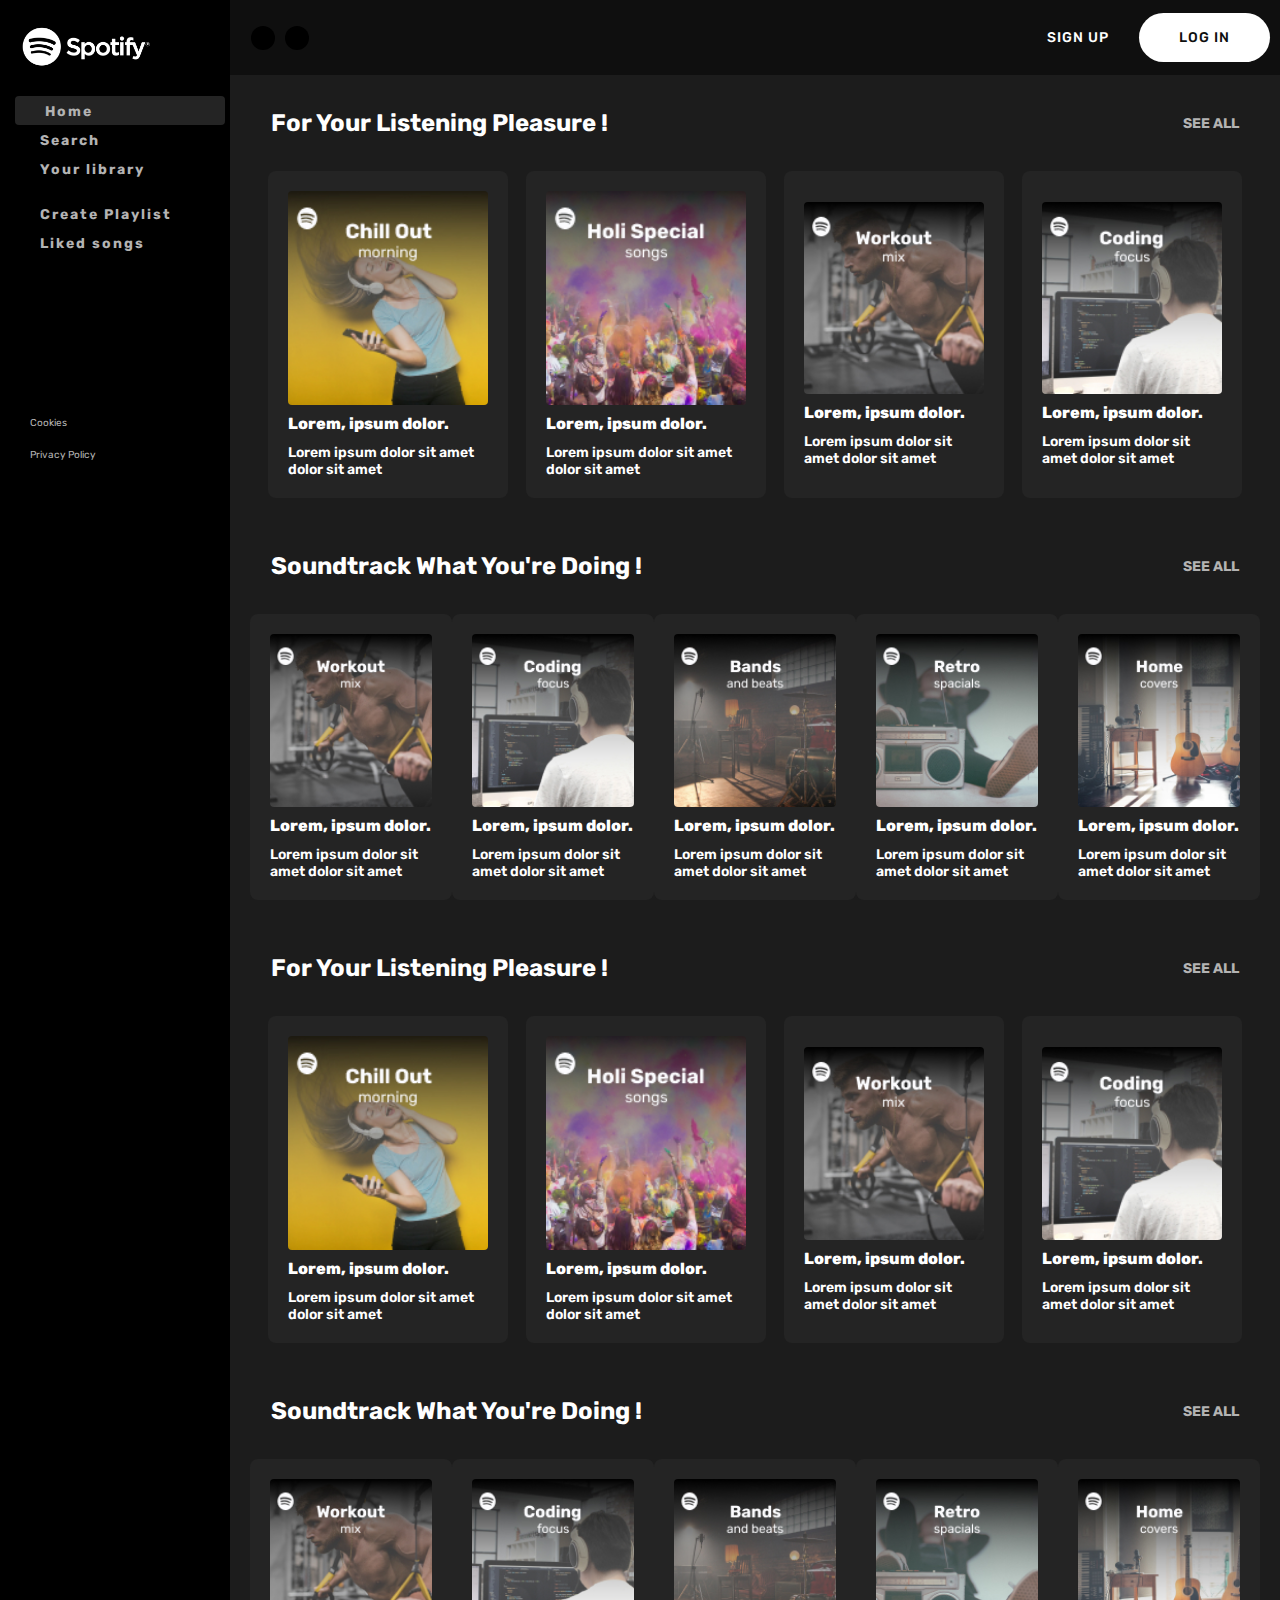
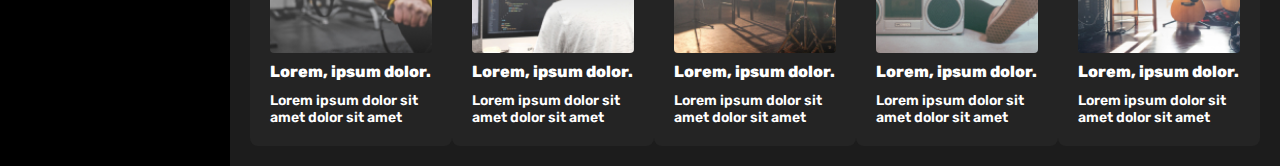
==== index.html @ b93a1566 "initial commit - adds homepage" ====
<!DOCTYPE html>
<html lang="en">
  <head>
    <meta charset="UTF-8" />
    <meta http-equiv="X-UA-Compatible" content="IE=edge" />

    <meta
      name="viewport"
      content="width=
    , initial-scale=1.0"
    />
    <link rel="preconnect" href="https://fonts.gstatic.com" />
    <link rel="preconnect" href="https://fonts.gstatic.com">
<link href="https://fonts.googleapis.com/css2?family=Rubik:ital,wght@0,300;0,400;0,500;0,600;0,700;0,800;0,900;1,300;1,400;1,500;1,600;1,700;1,800;1,900&display=swap" rel="stylesheet"> 
<link rel="stylesheet" href="https://cdnjs.cloudflare.com/ajax/libs/font-awesome/5.15.3/css/all.min.css" integrity="sha512-iBBXm8fW90+nuLcSKlbmrPcLa0OT92xO1BIsZ+ywDWZCvqsWgccV3gFoRBv0z+8dLJgyAHIhR35VZc2oM/gI1w==" crossorigin="anonymous" />

    <link rel="stylesheet" href="/css/main.css" />
    <title>Spotify</title>
  </head>
  <body>
    <div class="left">
      <div class="img-div">
        <img class="logo" src="/assets/spotify-logo.png" alt="" />
      </div>
      <div class="nav-bar">
        <ul>
          <li class="home">
             <i class="fa fa-home"></i><a href="#"></i> Home</a>
          </li>
          <li class="search"><i class="fa fa-search"></i><a href="#">Search</a></li>
          <li class="library"><i class="fa fa-book"></i><a href="#">Your library</a></li>
        </ul>
        <div class="sec-nav-bar">
           <ul>
          <li class="playlist">
             <i class="fa fa-plus"></i><a href="#"></i>Create Playlist</a>
          </li>
          <li class="likes"><i class="fa fa-heart"></i><a href="#">Liked songs</a></li>  
        </div>
        <div class="left-footer">
            <ul class="footer">
                <li>Cookies</li>
                <li>Privacy Policy</li>
            </ul>
        </div>
      </div>
    </div>
    <div class="right">
        <header>
            <div class="chevron-div">
                <div class="chevron">
                <i class="fa fa-chevron-left"></i>

                </div>
                <div class="chevron">
                <i class="fa fa-chevron-right"></i>
                    
                </div>
            </div>
            <div class="login-signup">
                <p class="signup">Sign Up</p>
<p class="login">Log In</p>  
          </div>
  
      </header>
        <div class="song-content">
            <div class="song-content-upper">
                <p class="list-title">For Your Listening Pleasure !</p>
                <p class="see-all">See All</p>
            </div>
  
          <div class="listing-div">
                <div class="list-items l-1">
                    <img src="/assets/Frame 2.jpg" alt="" class="cover">
                    <div class="play"><i class="fa fa-play"></i></div>
                    <p class="title">Lorem, ipsum dolor.</p>
                    <p class="description">Lorem ipsum dolor sit amet dolor sit amet </p>

                </div>
                <div class="list-items l-2">
                    <img src="/assets/Frameh.jpg" alt="" class="cover">
                    <div class="play"><i class="fa fa-play"></i></div>
                    <p class="title">Lorem, ipsum dolor.</p>
                    <p class="description">Lorem ipsum dolor sit amet dolor sit amet </p>

                </div>
                <div class="list-items l-3">
                    <img src="/assets/Frame 7.jpg" alt="" class="cover">
                    <div class="play"><i class="fa fa-play"></i></div>
                    <p class="title">Lorem, ipsum dolor.</p>
                    <p class="description">Lorem ipsum dolor sit amet dolor sit amet </p>

                </div>
                <div class="list-items l-4">
                    <img src="/assets/Frame 4.jpg" alt="" class="cover">
                    <div class="play"><i class="fa fa-play"></i></div>
                    <p class="title">Lorem, ipsum dolor.</p>
                    <p class="description">Lorem ipsum dolor sit amet dolor sit amet </p>

                </div>
                <div class="list-items l-4">
                    <img src="/assets/Frame 5.jpg" alt="" class="cover">
                    <div class="play"><i class="fa fa-play"></i></div>
                    <p class="title">Lorem, ipsum dolor.</p>
                    <p class="description">Lorem ipsum dolor sit amet dolor sit amet </p>

                </div>
            </div>
        </div>

        <!-- second-section -->
        <div class="song-content">
            <div class="song-content-upper">
                <p class="list-title">Soundtrack What You're Doing !</p>
                <p class="see-all">See All</p>
            </div>
  
          <div class="listing-div">
                <div class="list-items">
                    <img src="/assets/Frame 4.jpg" alt="" class="cover">
                    <div class="play"><i class="fa fa-play"></i></div>
                    <p class="title">Lorem, ipsum dolor.</p>
                    <p class="description">Lorem ipsum dolor sit amet dolor sit amet </p>

                </div>
                <div class="list-items">
                    <img src="/assets/Frame 5.jpg" alt="" class="cover">
                    <div class="play"><i class="fa fa-play"></i></div>
                    <p class="title">Lorem, ipsum dolor.</p>
                    <p class="description">Lorem ipsum dolor sit amet dolor sit amet </p>

                </div>
                <div class="list-items">
                    <img src="/assets/Frame 6.jpg" alt="" class="cover">
                    <div class="play"><i class="fa fa-play"></i></div>
                    <p class="title">Lorem, ipsum dolor.</p>
                    <p class="description">Lorem ipsum dolor sit amet dolor sit amet </p>

                </div>
                <div class="list-items">
                    <img src="/assets/Frame 7.jpg" alt="" class="cover">
                    <div class="play"><i class="fa fa-play"></i></div>
                    <p class="title">Lorem, ipsum dolor.</p>
                    <p class="description">Lorem ipsum dolor sit amet dolor sit amet </p>

                </div>
                <div class="list-items">
                    <img src="/assets/Frame 8.jpg" alt="" class="cover">
                    <div class="play"><i class="fa fa-play"></i></div>
                    <p class="title">Lorem, ipsum dolor.</p>
                    <p class="description">Lorem ipsum dolor sit amet dolor sit amet </p>

                </div>
            </div>
        </div>
        <div class="song-content">
            <div class="song-content-upper">
                <p class="list-title">For Your Listening Pleasure !</p>
                <p class="see-all">See All</p>
            </div>
  
          <div class="listing-div">
                <div class="list-items l-1">
                    <img src="/assets/Frame 2.jpg" alt="" class="cover">
                    <div class="play"><i class="fa fa-play"></i></div>
                    <p class="title">Lorem, ipsum dolor.</p>
                    <p class="description">Lorem ipsum dolor sit amet dolor sit amet </p>

                </div>
                <div class="list-items l-2">
                    <img src="/assets/Frameh.jpg" alt="" class="cover">
                    <div class="play"><i class="fa fa-play"></i></div>
                    <p class="title">Lorem, ipsum dolor.</p>
                    <p class="description">Lorem ipsum dolor sit amet dolor sit amet </p>

                </div>
                <div class="list-items l-3">
                    <img src="/assets/Frame 7.jpg" alt="" class="cover">
                    <div class="play"><i class="fa fa-play"></i></div>
                    <p class="title">Lorem, ipsum dolor.</p>
                    <p class="description">Lorem ipsum dolor sit amet dolor sit amet </p>

                </div>
                <div class="list-items l-4">
                    <img src="/assets/Frame 4.jpg" alt="" class="cover">
                    <div class="play"><i class="fa fa-play"></i></div>
                    <p class="title">Lorem, ipsum dolor.</p>
                    <p class="description">Lorem ipsum dolor sit amet dolor sit amet </p>

                </div>
                <div class="list-items l-4">
                    <img src="/assets/Frame 5.jpg" alt="" class="cover">
                    <div class="play"><i class="fa fa-play"></i></div>
                    <p class="title">Lorem, ipsum dolor.</p>
                    <p class="description">Lorem ipsum dolor sit amet dolor sit amet </p>

                </div>
            </div>
        </div>

        <!-- second-section -->
        <div class="song-content">
            <div class="song-content-upper">
                <p class="list-title">Soundtrack What You're Doing !</p>
                <p class="see-all">See All</p>
            </div>
  
          <div class="listing-div">
                <div class="list-items">
                    <img src="/assets/Frame 4.jpg" alt="" class="cover">
                    <div class="play"><i class="fa fa-play"></i></div>
                    <p class="title">Lorem, ipsum dolor.</p>
                    <p class="description">Lorem ipsum dolor sit amet dolor sit amet </p>

                </div>
                <div class="list-items">
                    <img src="/assets/Frame 5.jpg" alt="" class="cover">
                    <div class="play"><i class="fa fa-play"></i></div>
                    <p class="title">Lorem, ipsum dolor.</p>
                    <p class="description">Lorem ipsum dolor sit amet dolor sit amet </p>

                </div>
                <div class="list-items">
                    <img src="/assets/Frame 6.jpg" alt="" class="cover">
                    <div class="play"><i class="fa fa-play"></i></div>
                    <p class="title">Lorem, ipsum dolor.</p>
                    <p class="description">Lorem ipsum dolor sit amet dolor sit amet </p>

                </div>
                <div class="list-items">
                    <img src="/assets/Frame 7.jpg" alt="" class="cover">
                    <div class="play"><i class="fa fa-play"></i></div>
                    <p class="title">Lorem, ipsum dolor.</p>
                    <p class="description">Lorem ipsum dolor sit amet dolor sit amet </p>

                </div>
                <div class="list-items">
                    <img src="/assets/Frame 8.jpg" alt="" class="cover">
                    <div class="play"><i class="fa fa-play"></i></div>
                    <p class="title">Lorem, ipsum dolor.</p>
                    <p class="description">Lorem ipsum dolor sit amet dolor sit amet </p>

                </div>
            </div>
        </div>
    </div>
  </body>
</html>
---- css/main.css ----
/* global variables */
:root {
  --black: #000000;
  --main-black-bg: #0f0f0f;
  --secondary-black-bg: #1c1c1c;
  --secondary-black-bg-1: #242424;
  --primary-white-bg: #ffffff;
  --secondary-white: #b3b3b3;
  --play-green-bg: #1db954;
  --font: "Rubik", sans-serif;
  --basic-border-radius: 4px;
  --medium-border-radius: 8px;
}

body {
  font-family: var(--font);
  box-sizing: border-box;
  display: flex;
  background-color: var(--black);
  color: var(--primary-white-bg);
  margin: 0;
  border: 0;
  padding: 0;
}
.left {
  background-color: var(--black);
  height: 100vh;
  position: fixed;
  width: 18%;
  /* flex-basis: 18%; */
}
.right {
  display: flex;
  flex-direction: column;
  background-color: var(--main-black-bg);
  /* flex-grow: 2; */
  /* flex-basis: 82%; */
  width: 82%;
  position: relative;
  left: 18%;
}
.img-div {
  margin-top: -30px;
  margin-left: 20px;
}
.logo {
  max-width: 131px;
}

li {
  list-style-type: none;
  color: var(--secondary-white);
  padding: 5px;
}
.nav-bar {
  margin-top: -25px;
  margin-left: -30px;
}
ul {
  display: flex;
  flex-direction: column;
  justify-content: flex-end;
}
ul > li > a {
  color: var(--primary-white-bg);
  font-family: var(--font);
  text-decoration: none;
  font-weight: bolder;
  font-size: 14px;
  padding-left: 5px;
  letter-spacing: 2px;
  color: var(--secondary-white);
}

i {
  margin: 10px;
}

.home {
  background-color: var(--secondary-black-bg-1);
  margin: 0px 5px;
  border-radius: var(--basic-border-radius);
}

.footer {
  font-size: 10px;
  margin-top: 150px;
}

.footer > li {
  padding: 10px;
  margin-left: 10px;
}

header {
  display: flex;
  height: 75px;
  justify-content: space-between;
  background-color: var(--main-black-bg);
  position: sticky;
  top: 0px;
}

.chevron-div {
  display: flex;
  margin-left: 16px;
}

.login-signup {
  display: flex;
  justify-content: space-between;
  align-items: center;
  /* margin-right: auto; */
  font-size: 14px;
  margin: 0px;
}

.signup {
  padding: 10px;
  margin: 10px;
  font-weight: 500;
  text-transform: uppercase;
  letter-spacing: 1px;
}

.login {
  background-color: var(--primary-white-bg);
  color: var(--main-black-bg);
  padding: 16px 40px;
  margin: 10px;
  border-radius: 50px;
  font-weight: 500;
  text-transform: uppercase;
  letter-spacing: 1px;
}
.chevron-div {
  display: flex;
  justify-content: space-evenly;
  align-items: center;
}
.chevron {
  display: flex;
  justify-content: center;
  align-items: center;
  background-color: var(--black);
  border-radius: 100%;
  margin: 5px 5px;
}
.song-content {
  background-color: var(--secondary-black-bg);
  font-family: var(--font);
  text-align: left;
  padding: 10px;
}

.song-content-upper {
  display: flex;
  justify-content: space-between;
  align-items: center;
}

.list-title {
  font-weight: 700;
  font-size: 24px;
  padding-left: 3%;
}

.see-all {
  text-transform: uppercase;
  font-size: 14px;
  font-weight: 700;
  padding-right: 3%;
  color: var(--secondary-white);
}

.listing-div {
  display: flex;
  justify-content: space-evenly;
  padding: 10px;
}
.list-items {
  display: flex;
  flex-direction: column;
  /* align-items: center; */
  justify-content: center;
  background-color: var(--secondary-black-bg-1);
  height: auto;
  width: 180px;
  padding: 20px 20px;
  border-radius: var(--medium-border-radius);
}

.title {
  font-size: 16px;
  font-weight: 800;
  padding: 0px;
  margin-top: -25px;
}
.description {
  font-size: 14px;
  margin: 0px;
  margin-top: -5px;
  font-weight: 600;
}
.play {
  background-color: var(--play-green-bg);
  border-radius: 50%;
  width: 40px;
  opacity: 0%;
  font-size: 20px;
  padding: 5px;
  text-align: center;
  position: relative;
  left: 120px;
  top: -50px;
}
.fa-fa-play {
  color: var(--play-green-bg);
}

.cover {
  padding: 0px;
  border-radius: var(--basic-border-radius);
}

[class*="fa-chevron"] {
  padding: 2px;
}

.login:hover {
  font-size: 15px;
}
.signup:hover {
  font-size: 15px;
}

.list-items:hover {
  transition: 0.4s;
  box-shadow: 0px 0px 5px white;
  background-color: var(--main-black-bg);
}

.play:hover {
  transition: 0.5s;
  top: -60px;
  opacity: 1;
}

.see-all:hover {
  transition: 0.1s;
  text-decoration: underline;
}

@media (max-width: 1300px) {
  .l-3 {
    display: none;
  }
  .l-1,
  .l-2,
  .l-3 {
    width: 200px;
  }
}
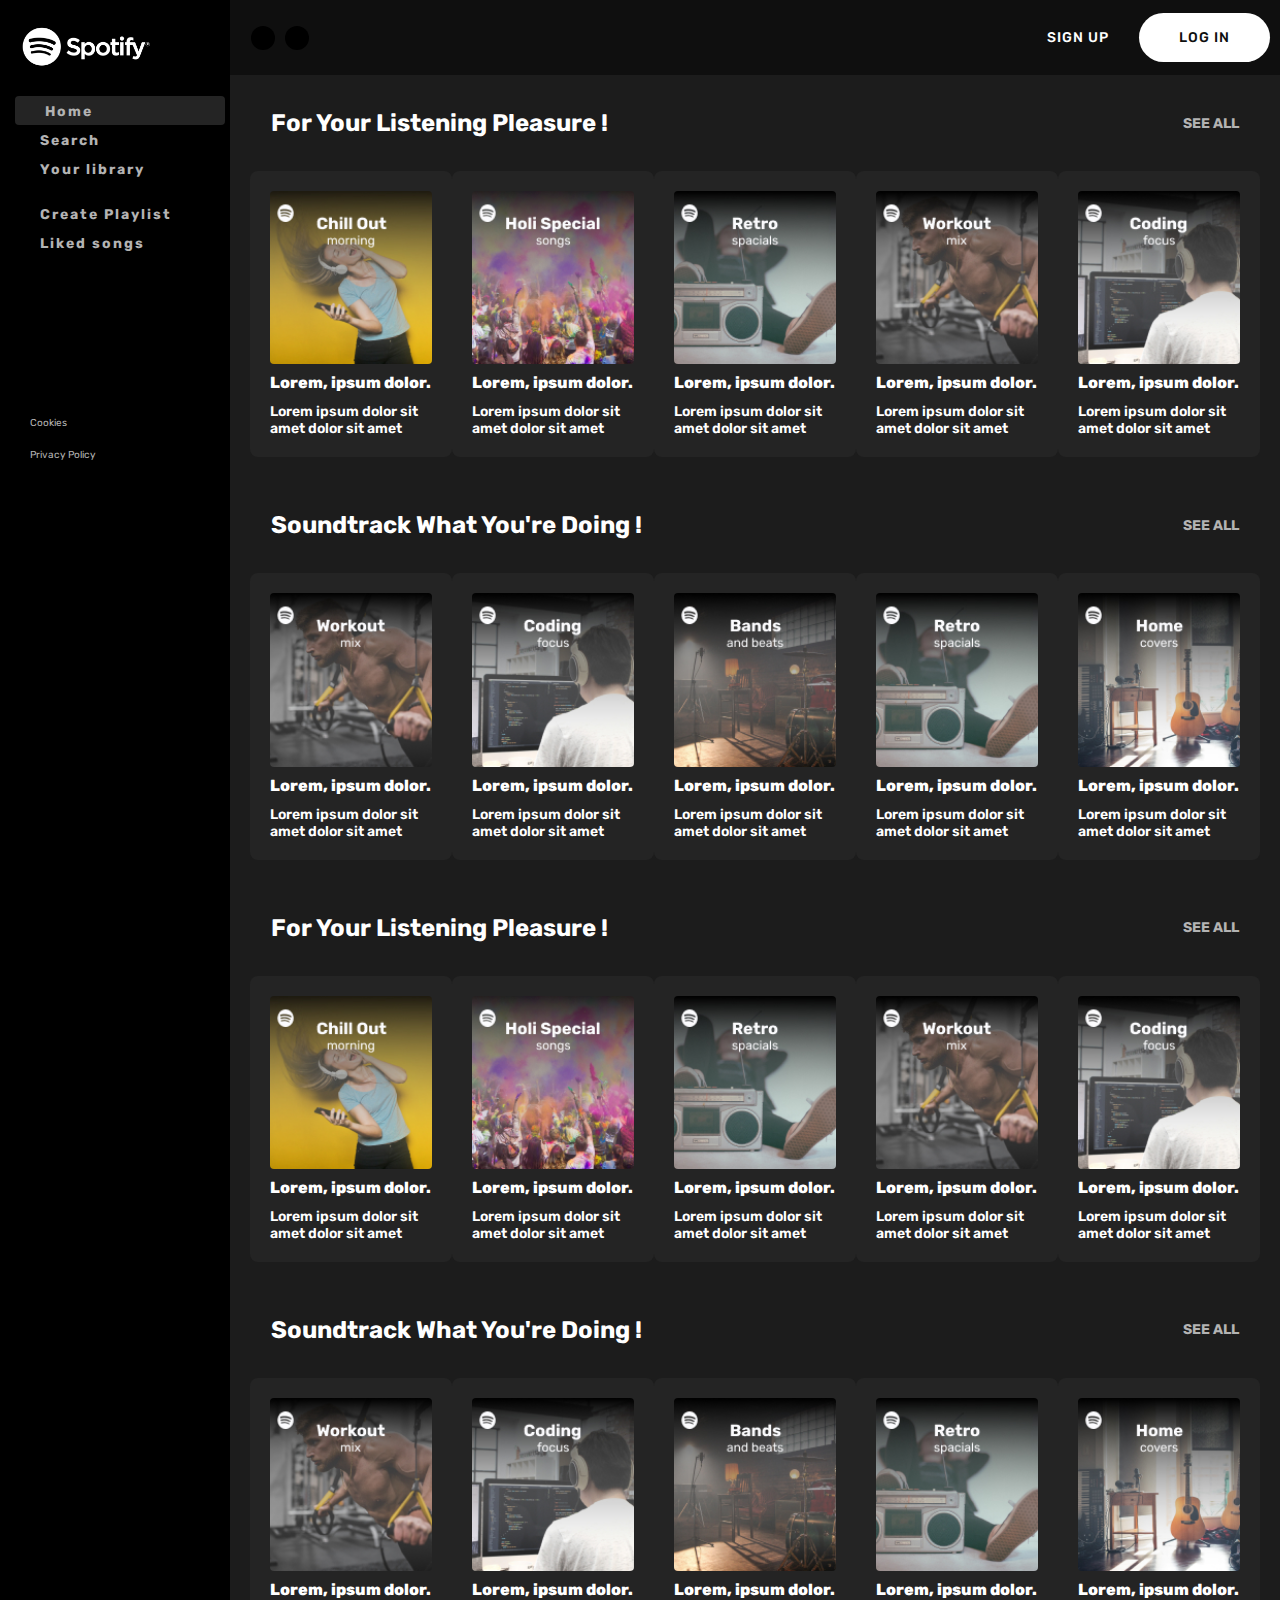
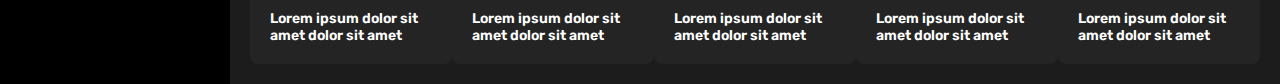
==== commit ab04ac05: "adds search page" ====
--- a/index.html
+++ b/index.html
@@ -25,17 +25,17 @@
       <div class="nav-bar">
         <ul>
           <li class="home">
-             <i class="fa fa-home"></i><a href="#"></i> Home</a>
+             <i class="fa fa-home nav"></i><a href="#"></i> Home</a>
           </li>
-          <li class="search"><i class="fa fa-search"></i><a href="#">Search</a></li>
-          <li class="library"><i class="fa fa-book"></i><a href="#">Your library</a></li>
+          <li class="search"><i class="fa fa-search nav"></i><a href="/search.html">Search</a></li>
+          <li class="library"><i class="fa fa-book nav"></i><a href="#">Your library</a></li>
         </ul>
         <div class="sec-nav-bar">
            <ul>
           <li class="playlist">
-             <i class="fa fa-plus"></i><a href="#"></i>Create Playlist</a>
+             <i class="fa fa-plus nav"></i><a href="#"></i>Create Playlist</a>
           </li>
-          <li class="likes"><i class="fa fa-heart"></i><a href="#">Liked songs</a></li>  
+          <li class="likes"><i class="fa fa-heart nav"></i><a href="#">Liked songs</a></li>  
         </div>
         <div class="left-footer">
             <ul class="footer">
@@ -70,35 +70,35 @@
             </div>
   
           <div class="listing-div">
-                <div class="list-items l-1">
+                <div class="list-items">
                     <img src="/assets/Frame 2.jpg" alt="" class="cover">
                     <div class="play"><i class="fa fa-play"></i></div>
                     <p class="title">Lorem, ipsum dolor.</p>
                     <p class="description">Lorem ipsum dolor sit amet dolor sit amet </p>
 
                 </div>
-                <div class="list-items l-2">
+                <div class="list-items">
                     <img src="/assets/Frameh.jpg" alt="" class="cover">
                     <div class="play"><i class="fa fa-play"></i></div>
                     <p class="title">Lorem, ipsum dolor.</p>
                     <p class="description">Lorem ipsum dolor sit amet dolor sit amet </p>
 
                 </div>
-                <div class="list-items l-3">
-                    <img src="/assets/Frame 7.jpg" alt="" class="cover">
-                    <div class="play"><i class="fa fa-play"></i></div>
-                    <p class="title">Lorem, ipsum dolor.</p>
-                    <p class="description">Lorem ipsum dolor sit amet dolor sit amet </p>
-
-                </div>
-                <div class="list-items l-4">
-                    <img src="/assets/Frame 4.jpg" alt="" class="cover">
-                    <div class="play"><i class="fa fa-play"></i></div>
-                    <p class="title">Lorem, ipsum dolor.</p>
-                    <p class="description">Lorem ipsum dolor sit amet dolor sit amet </p>
-
-                </div>
-                <div class="list-items l-4">
+                <div class="list-items">
+                    <img src="/assets/Frame 7.jpg" alt="" class="cover">
+                    <div class="play"><i class="fa fa-play"></i></div>
+                    <p class="title">Lorem, ipsum dolor.</p>
+                    <p class="description">Lorem ipsum dolor sit amet dolor sit amet </p>
+
+                </div>
+                <div class="list-items">
+                    <img src="/assets/Frame 4.jpg" alt="" class="cover">
+                    <div class="play"><i class="fa fa-play"></i></div>
+                    <p class="title">Lorem, ipsum dolor.</p>
+                    <p class="description">Lorem ipsum dolor sit amet dolor sit amet </p>
+
+                </div>
+                <div class="list-items">
                     <img src="/assets/Frame 5.jpg" alt="" class="cover">
                     <div class="play"><i class="fa fa-play"></i></div>
                     <p class="title">Lorem, ipsum dolor.</p>
@@ -160,35 +160,35 @@
             </div>
   
           <div class="listing-div">
-                <div class="list-items l-1">
+                <div class="list-items">
                     <img src="/assets/Frame 2.jpg" alt="" class="cover">
                     <div class="play"><i class="fa fa-play"></i></div>
                     <p class="title">Lorem, ipsum dolor.</p>
                     <p class="description">Lorem ipsum dolor sit amet dolor sit amet </p>
 
                 </div>
-                <div class="list-items l-2">
+                <div class="list-items">
                     <img src="/assets/Frameh.jpg" alt="" class="cover">
                     <div class="play"><i class="fa fa-play"></i></div>
                     <p class="title">Lorem, ipsum dolor.</p>
                     <p class="description">Lorem ipsum dolor sit amet dolor sit amet </p>
 
                 </div>
-                <div class="list-items l-3">
-                    <img src="/assets/Frame 7.jpg" alt="" class="cover">
-                    <div class="play"><i class="fa fa-play"></i></div>
-                    <p class="title">Lorem, ipsum dolor.</p>
-                    <p class="description">Lorem ipsum dolor sit amet dolor sit amet </p>
-
-                </div>
-                <div class="list-items l-4">
-                    <img src="/assets/Frame 4.jpg" alt="" class="cover">
-                    <div class="play"><i class="fa fa-play"></i></div>
-                    <p class="title">Lorem, ipsum dolor.</p>
-                    <p class="description">Lorem ipsum dolor sit amet dolor sit amet </p>
-
-                </div>
-                <div class="list-items l-4">
+                <div class="list-items">
+                    <img src="/assets/Frame 7.jpg" alt="" class="cover">
+                    <div class="play"><i class="fa fa-play"></i></div>
+                    <p class="title">Lorem, ipsum dolor.</p>
+                    <p class="description">Lorem ipsum dolor sit amet dolor sit amet </p>
+
+                </div>
+                <div class="list-items">
+                    <img src="/assets/Frame 4.jpg" alt="" class="cover">
+                    <div class="play"><i class="fa fa-play"></i></div>
+                    <p class="title">Lorem, ipsum dolor.</p>
+                    <p class="description">Lorem ipsum dolor sit amet dolor sit amet </p>
+
+                </div>
+                <div class="list-items">
                     <img src="/assets/Frame 5.jpg" alt="" class="cover">
                     <div class="play"><i class="fa fa-play"></i></div>
                     <p class="title">Lorem, ipsum dolor.</p>
@@ -239,7 +239,6 @@
                     <div class="play"><i class="fa fa-play"></i></div>
                     <p class="title">Lorem, ipsum dolor.</p>
                     <p class="description">Lorem ipsum dolor sit amet dolor sit amet </p>
-
                 </div>
             </div>
         </div>
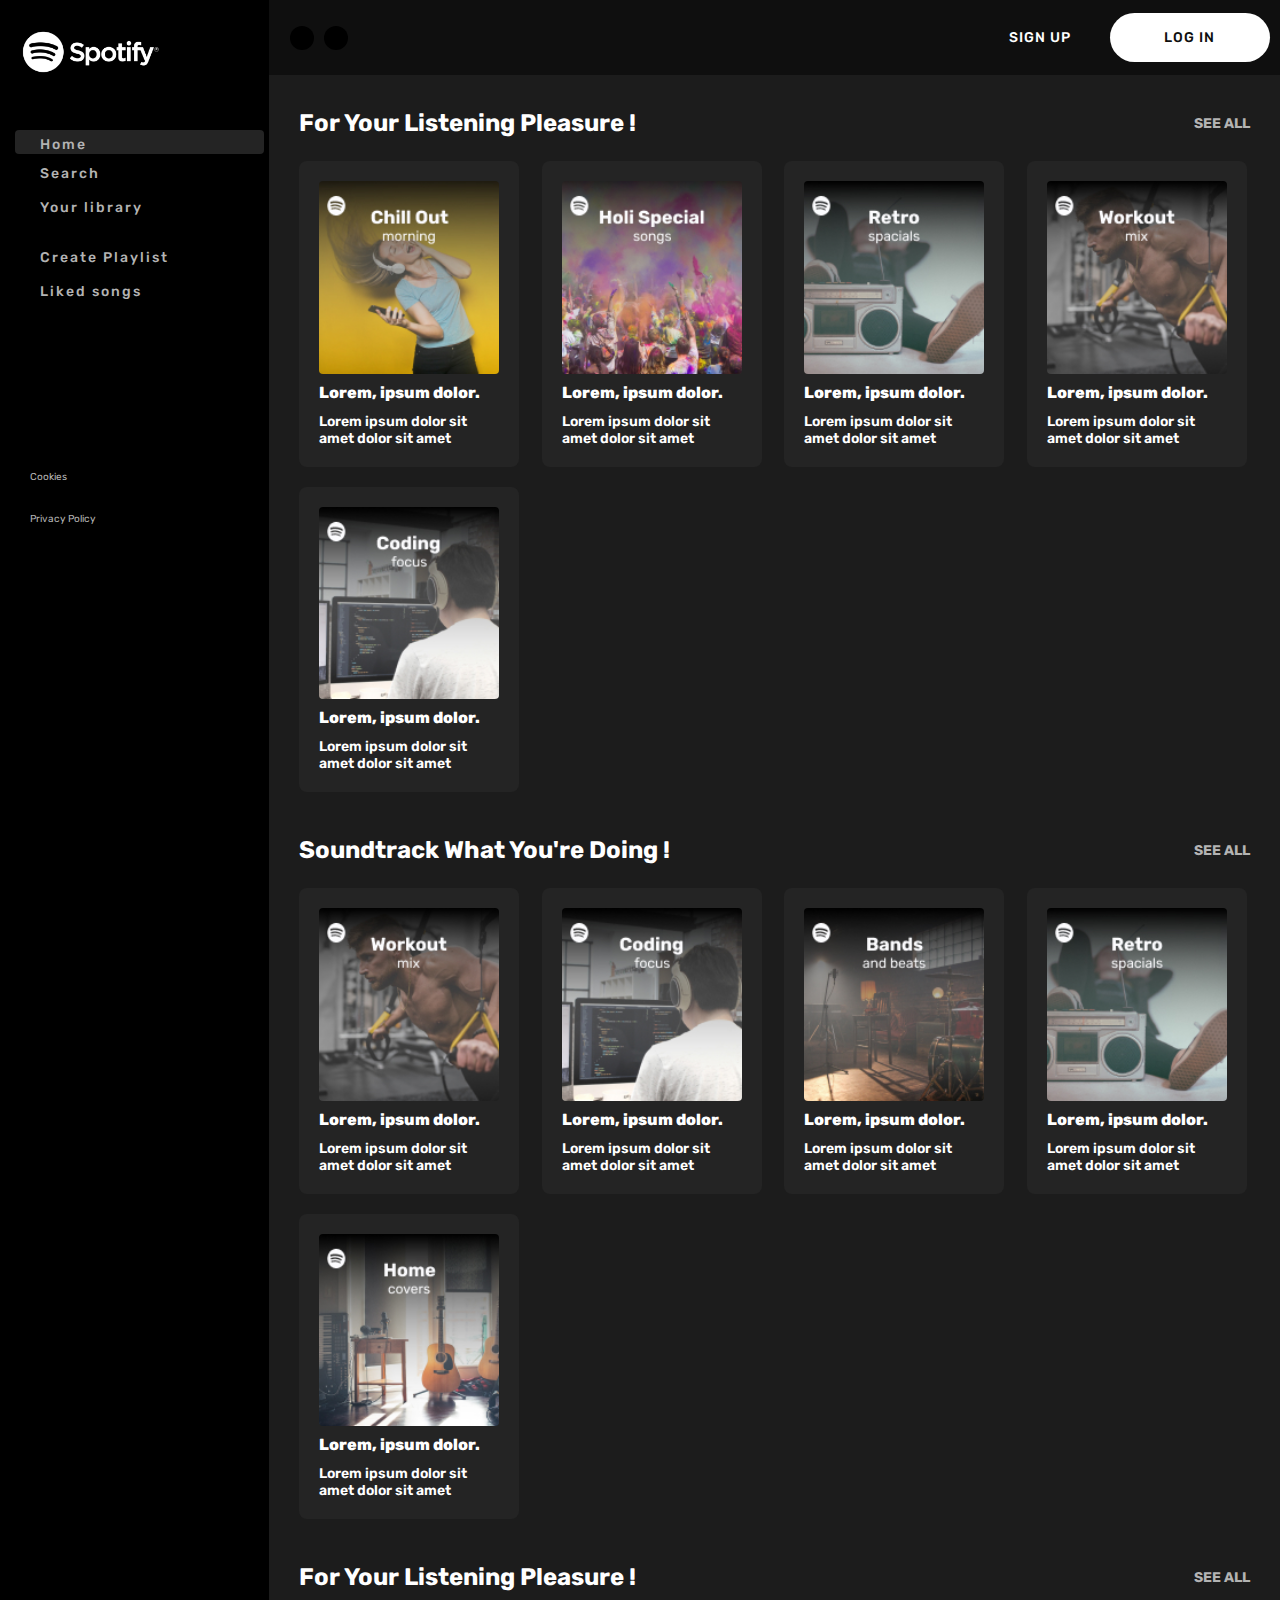
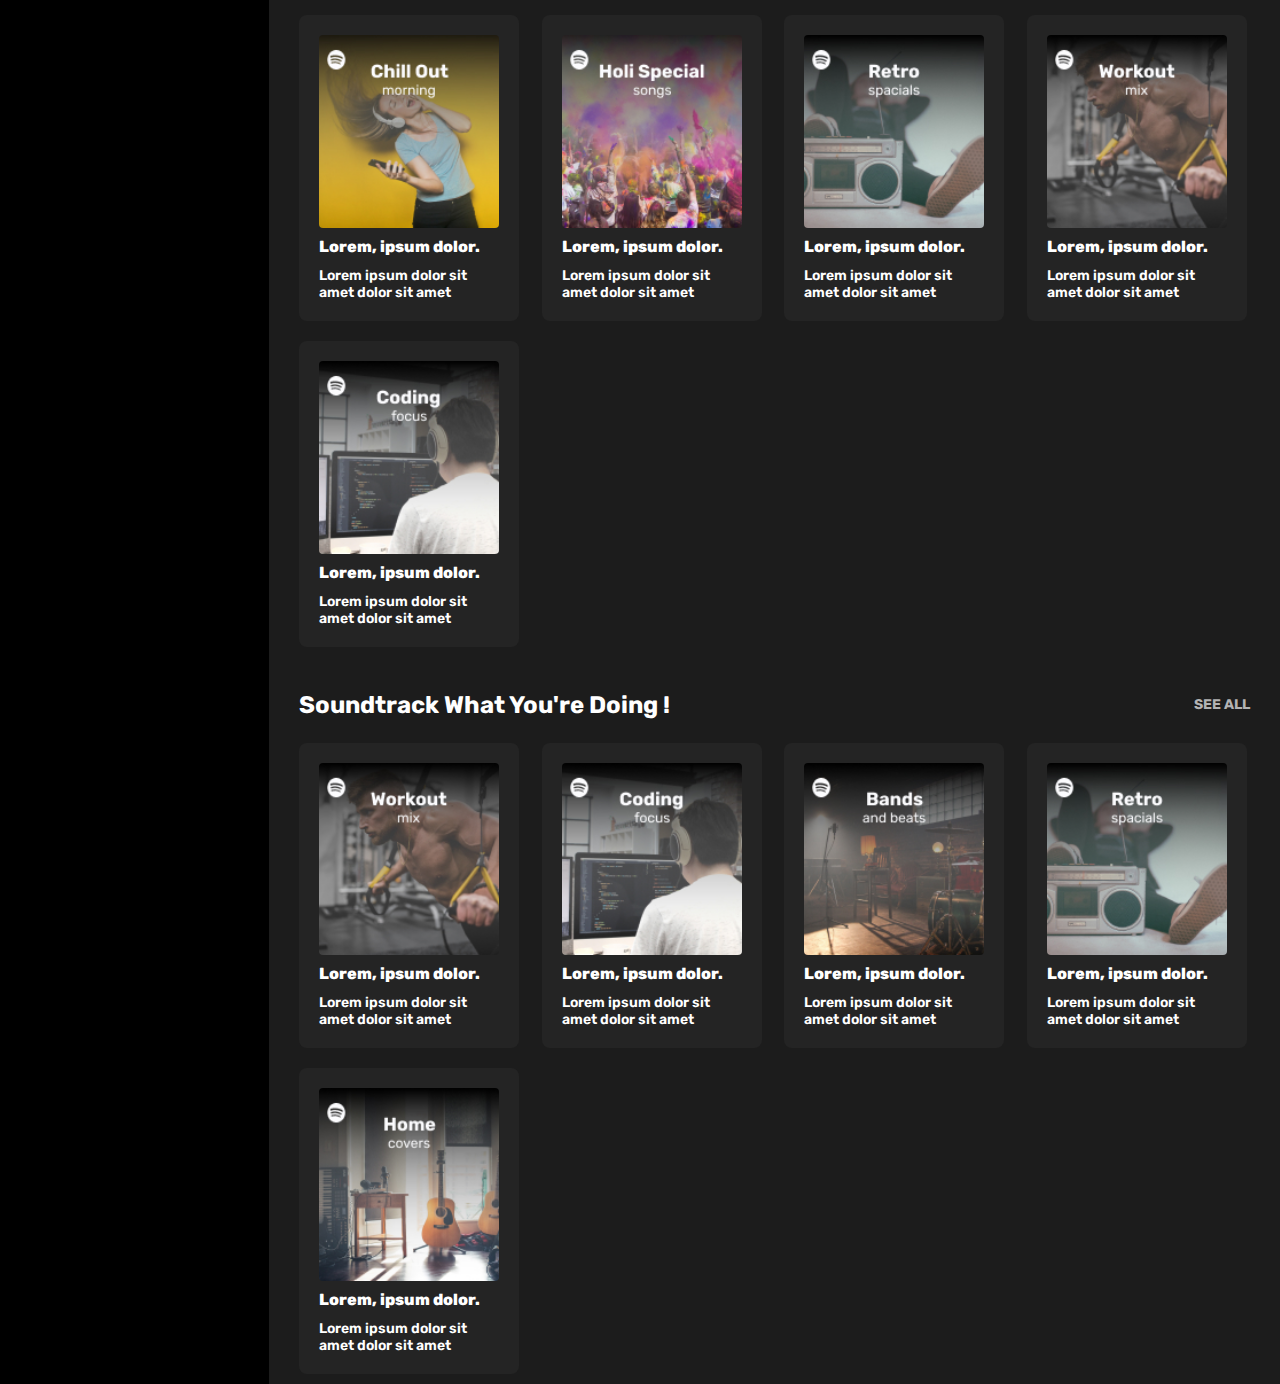
==== commit 728bb962: "updates css" ====
--- a/index.html
+++ b/index.html
@@ -14,7 +14,7 @@
 <link href="https://fonts.googleapis.com/css2?family=Rubik:ital,wght@0,300;0,400;0,500;0,600;0,700;0,800;0,900;1,300;1,400;1,500;1,600;1,700;1,800;1,900&display=swap" rel="stylesheet"> 
 <link rel="stylesheet" href="https://cdnjs.cloudflare.com/ajax/libs/font-awesome/5.15.3/css/all.min.css" integrity="sha512-iBBXm8fW90+nuLcSKlbmrPcLa0OT92xO1BIsZ+ywDWZCvqsWgccV3gFoRBv0z+8dLJgyAHIhR35VZc2oM/gI1w==" crossorigin="anonymous" />
 
-    <link rel="stylesheet" href="/css/main.css" />
+    <link rel="stylesheet"  type="text/css"  href="/css/main.css" />
     <title>Spotify</title>
   </head>
   <body>
--- a/css/main.css
+++ b/css/main.css
@@ -26,7 +26,7 @@
   background-color: var(--black);
   height: 100vh;
   position: fixed;
-  width: 18%;
+  width: 21%;
   /* flex-basis: 18%; */
 }
 .right {
@@ -35,26 +35,35 @@
   background-color: var(--main-black-bg);
   /* flex-grow: 2; */
   /* flex-basis: 82%; */
-  width: 82%;
+  width: 79%;
   position: relative;
-  left: 18%;
+  left: 21%;
 }
 .img-div {
   margin-top: -30px;
   margin-left: 20px;
 }
 .logo {
-  max-width: 131px;
+  max-width: 140px;
 }
 
 li {
   list-style-type: none;
   color: var(--secondary-white);
-  padding: 5px;
+  padding: 0px;
+  margin: 5px;
 }
 .nav-bar {
-  margin-top: -25px;
+  margin-top: -0px;
   margin-left: -30px;
+}
+
+.hr-1 {
+  background-color: var(--secondary-white);
+  width: 350px;
+  height: 1px;
+  align-self: center;
+  justify-self: center;
 }
 ul {
   display: flex;
@@ -65,11 +74,20 @@
   color: var(--primary-white-bg);
   font-family: var(--font);
   text-decoration: none;
-  font-weight: bolder;
+  font-weight: 500;
   font-size: 14px;
   padding-left: 5px;
   letter-spacing: 2px;
   color: var(--secondary-white);
+}
+
+ul > li > a:hover {
+  transition: 0.5s;
+  color: var(--primary-white-bg);
+}
+
+.nav {
+  font-size: 20px;
 }
 
 i {
@@ -121,6 +139,8 @@
   font-weight: 500;
   text-transform: uppercase;
   letter-spacing: 1px;
+  text-align: center;
+  width: 80px;
 }
 
 .login {
@@ -132,6 +152,8 @@
   font-weight: 500;
   text-transform: uppercase;
   letter-spacing: 1px;
+  width: 80px;
+  text-align: center;
 }
 .chevron-div {
   display: flex;
@@ -151,6 +173,8 @@
   font-family: var(--font);
   text-align: left;
   padding: 10px;
+  display: flex;
+  flex-direction: column;
 }
 
 .song-content-upper {
@@ -162,31 +186,41 @@
 .list-title {
   font-weight: 700;
   font-size: 24px;
-  padding-left: 3%;
+  padding-left: 2%;
 }
 
 .see-all {
   text-transform: uppercase;
   font-size: 14px;
   font-weight: 700;
-  padding-right: 3%;
+  padding-right: 2%;
   color: var(--secondary-white);
 }
 
 .listing-div {
-  display: flex;
+  margin-left: 2%;
+  margin-right: 2%;
+  /* display: flex;
   justify-content: space-evenly;
-  padding: 10px;
+  flex-wrap: wrap;
+  padding: 3%; */
+
+  display: grid;
+  grid-gap: 20px;
+  grid-template-columns: repeat(auto-fill, minmax(210px, 1fr));
+  grid-auto-flow: dense;
 }
 .list-items {
   display: flex;
   flex-direction: column;
   /* align-items: center; */
   justify-content: center;
+
   background-color: var(--secondary-black-bg-1);
   height: auto;
   width: 180px;
   padding: 20px 20px;
+  margin: 0px;
   border-radius: var(--medium-border-radius);
 }
 
@@ -214,8 +248,8 @@
   left: 120px;
   top: -50px;
 }
-.fa-fa-play {
-  color: var(--play-green-bg);
+.fa-play {
+  /* color: var(--play-green-bg); */
 }
 
 .cover {
@@ -236,7 +270,7 @@
 
 .list-items:hover {
   transition: 0.4s;
-  box-shadow: 0px 0px 5px white;
+  box-shadow: 0px 0px 5px rgb(105, 105, 105);
   background-color: var(--main-black-bg);
 }
 
@@ -252,12 +286,4 @@
 }
 
 @media (max-width: 1300px) {
-  .l-3 {
-    display: none;
-  }
-  .l-1,
-  .l-2,
-  .l-3 {
-    width: 200px;
-  }
-}
+}
